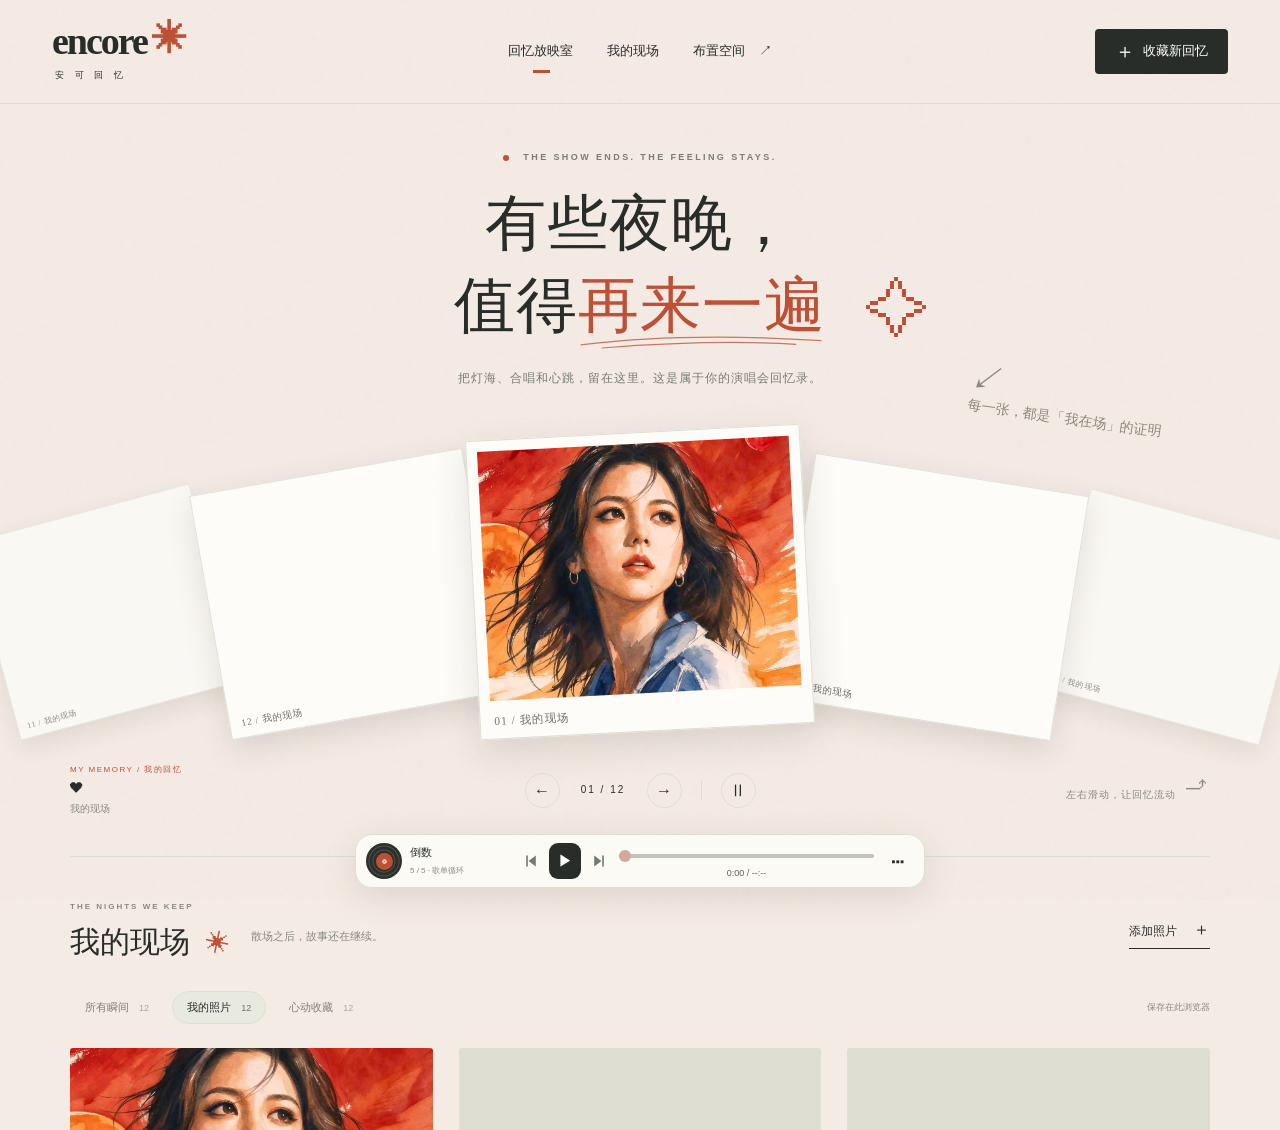
==== index.html @ 36e97ce3 "Add Encore website with compressed images and audio" ====
<!doctype html>
<html lang="zh-CN">
<head>
  <meta charset="utf-8">
  <meta name="viewport" content="width=device-width, initial-scale=1">
  <meta http-equiv="refresh" content="0;url=./example/">
  <title>Encore · 安可回忆</title>
  <link rel="canonical" href="https://kkc-0925.github.io/example/">
</head>
<body>
  <p><a href="./example/">进入 Encore · 安可回忆</a></p>
</body>
</html>
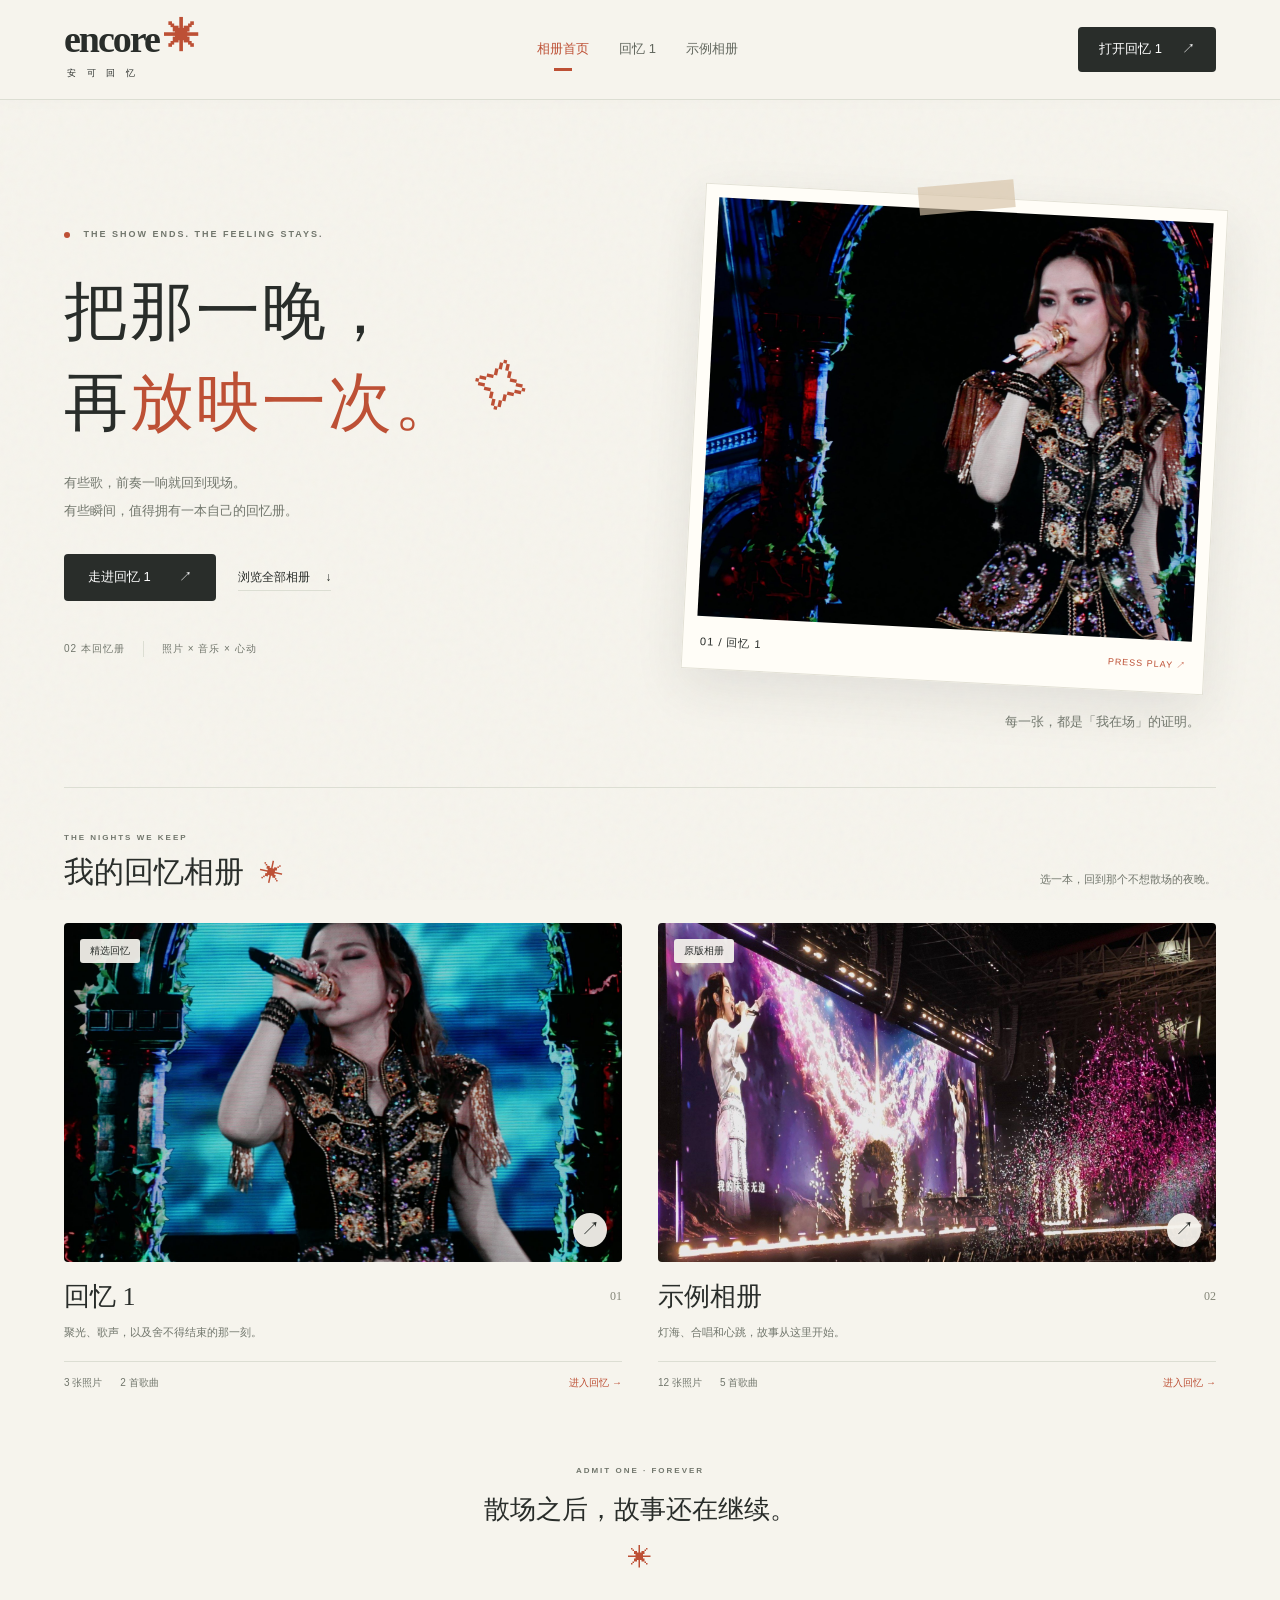
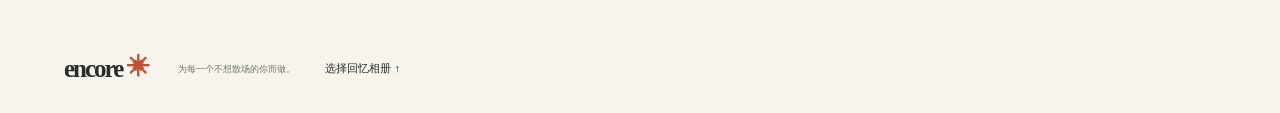
==== commit 3a3d7e34: "Add memory album 1 and improve album navigation" ====
--- a/index.html
+++ b/index.html
@@ -3,11 +3,50 @@
 <head>
   <meta charset="utf-8">
   <meta name="viewport" content="width=device-width, initial-scale=1">
-  <meta http-equiv="refresh" content="0;url=./example/">
-  <title>Encore · 安可回忆</title>
-  <link rel="canonical" href="https://kkc-0925.github.io/example/">
+  <meta name="description" content="Encore 安可回忆，把照片与音乐收藏成一本本现场回忆册。选择一场回忆，让心动再次响起。">
+  <meta name="theme-color" content="#f6f4ed">
+  <title>Encore · 安可回忆 | 我的回忆相册</title>
+  <link rel="stylesheet" href="example/style.css">
+  <link rel="stylesheet" href="home.css">
 </head>
-<body>
-  <p><a href="./example/">进入 Encore · 安可回忆</a></p>
+<body class="home-page">
+  <a class="skip-link" href="#albums">跳到回忆相册</a>
+  <header class="header site-header">
+    <a href="./" class="brand" aria-label="Encore 相册首页">encore<span class="brand-star">✳</span><small>安 可 回 忆</small></a>
+    <nav aria-label="主导航"><a href="./" aria-current="page">相册首页</a><a href="1/">回忆 1</a><a href="example/">示例相册</a></nav>
+    <a class="button dark header-action" href="1/">打开回忆 1 <span aria-hidden="true">↗</span></a>
+  </header>
+  <main class="home-main">
+    <section class="home-hero" aria-labelledby="homeTitle">
+      <div class="home-intro">
+        <span class="eyebrow"><span class="live-dot"></span> THE SHOW ENDS. THE FEELING STAYS.</span>
+        <h1 id="homeTitle">把那一晚，<br>再<span class="home-accent">放映一次。</span><span class="home-spark" aria-hidden="true">✧</span></h1>
+        <p>有些歌，前奏一响就回到现场。<br>有些瞬间，值得拥有一本自己的回忆册。</p>
+        <a class="button dark" href="1/">走进回忆 1 <span aria-hidden="true">↗</span></a><a class="home-secondary" href="#albums">浏览全部相册 <span aria-hidden="true">↓</span></a>
+        <div class="home-meta"><span>02 本回忆册</span><span>照片 × 音乐 × 心动</span></div>
+      </div>
+      <a class="featured-memory" href="1/" aria-label="打开回忆 1，3 张照片与 2 首歌曲">
+        <div class="memory-tape" aria-hidden="true"></div>
+        <img src="1/media/photos/P1230098.jpg" width="1920" height="1442" alt="聚光灯下，歌手手持麦克风演唱的现场瞬间" fetchpriority="high">
+        <div class="featured-caption"><span>01 / 回忆 1</span><span>PRESS PLAY <span aria-hidden="true">↗</span></span></div>
+        <span class="memory-note">每一张，都是「我在场」的证明。</span>
+      </a>
+    </section>
+    <section class="album-section" id="albums" aria-labelledby="albumsTitle">
+      <div class="album-heading"><div><span class="eyebrow">THE NIGHTS WE KEEP</span><h2 id="albumsTitle">我的回忆相册<span class="small-star" aria-hidden="true">✳</span></h2></div><p>选一本，回到那个不想散场的夜晚。</p></div>
+      <div class="album-grid">
+        <a class="album-card" href="1/">
+          <div class="album-cover"><img src="1/media/photos/P1230107.jpg" width="1920" height="1442" alt="蓝绿色舞台背景前的演唱瞬间" loading="lazy"><span class="album-badge">精选回忆</span><span class="album-open" aria-hidden="true">↗</span></div>
+          <div class="album-title"><h3>回忆 1</h3><span>01</span></div><p>聚光、歌声，以及舍不得结束的那一刻。</p><div class="album-details"><span>3 张照片</span><span>2 首歌曲</span><span>进入回忆 →</span></div>
+        </a>
+        <a class="album-card" href="example/">
+          <div class="album-cover"><img src="example/media/photos/photo-11.jpg" width="1920" height="1440" alt="示例相册中留存的演唱会现场照片" loading="lazy"><span class="album-badge">原版相册</span><span class="album-open" aria-hidden="true">↗</span></div>
+          <div class="album-title"><h3>示例相册</h3><span>02</span></div><p>灯海、合唱和心跳，故事从这里开始。</p><div class="album-details"><span>12 张照片</span><span>5 首歌曲</span><span>进入回忆 →</span></div>
+        </a>
+      </div>
+    </section>
+    <div class="home-outro"><span class="eyebrow">ADMIT ONE · FOREVER</span><p>散场之后，故事还在继续。</p><span aria-hidden="true">✳</span></div>
+  </main>
+  <footer class="footer"><a class="brand" href="./">encore<span class="brand-star" aria-hidden="true">✳</span></a><span>为每一个不想散场的你而做。</span><a class="text-button" href="#albums">选择回忆相册 ↑</a></footer>
 </body>
 </html>
--- a/example/style.css
+++ b/example/style.css
@@ -0,0 +1,144 @@
+:root{--paper:#f6f4ed;--ink:#292d2a;--muted:#888a80;--accent:#bd5035;--line:#dcded3;--serif:'ZCOOL XiaoWei','Songti SC',SimSun,serif;--dim:.2}*{box-sizing:border-box}html{scroll-behavior:smooth;scroll-padding-top:32px}body{margin:0;background:var(--paper);color:var(--ink);font-family:'DM Sans','Microsoft YaHei',sans-serif;font-size:14px;line-height:1.6;padding-bottom:112px}button,a,input,select,textarea{-webkit-tap-highlight-color:transparent}button,input,select,textarea{font:inherit}button,a{color:inherit}button{cursor:pointer}button{border:0;background:none}a{text-decoration:none}button:focus-visible,a:focus-visible,input:focus-visible,textarea:focus-visible,select:focus-visible{outline:2px solid var(--accent);outline-offset:5px}button{transition:background .2s,transform .2s,color .2s}button:hover{color:var(--accent)}button:disabled{opacity:.5;cursor:wait}#wallpaper{position:fixed;inset:0;z-index:-2;background-position:center;background-size:cover;opacity:var(--dim);pointer-events:none}body:before{content:'';position:fixed;inset:0;z-index:-1;pointer-events:none;opacity:.2;background-image:url("data:image/svg+xml,%3Csvg viewBox='0 0 180 180' xmlns='http://www.w3.org/2000/svg'%3E%3Cfilter id='n'%3E%3CfeTurbulence type='fractalNoise' baseFrequency='.75' numOctaves='3' stitchTiles='stitch'/%3E%3C/filter%3E%3Crect width='100%25' height='100%25' opacity='.17' filter='url(%23n)'/%3E%3C/svg%3E")} .header{height:104px;border-bottom:1px solid var(--line);max-width:1376px;margin:0 auto;display:flex;align-items:center;justify-content:space-between;padding:0 52px}.brand{font-family:Georgia,serif;font-size:38px;letter-spacing:-2px;line-height:1;font-weight:700;position:relative}.brand-star{color:var(--accent);display:inline-block;margin-left:5px;font-size:35px;vertical-align:top}.brand small{display:block;font:9px 'DM Sans','Microsoft YaHei',sans-serif;letter-spacing:4px;margin-top:9px;padding-left:3px}.header nav{display:flex;gap:34px;align-items:center;font-size:13px}.header nav a,.header nav button{padding:12px 0;position:relative}.header nav .active:after{content:'';position:absolute;width:17px;height:3px;background:var(--accent);bottom:1px;left:calc(50% - 8px)}.header nav button span{margin-left:10px}.button{border-radius:4px;padding:12px 21px;font-size:13px;display:inline-flex;justify-content:center;align-items:center;gap:8px}.button.dark{background:var(--ink);color:#fff}.button.dark:hover{background:var(--accent)}.button.outline{border:1px solid var(--line)}.header-add{padding:12px 20px}.header-add>span{font-size:20px;line-height:1}main{max-width:1376px;margin:auto}.hero{padding-top:47px;position:relative;text-align:center;overflow:hidden}.eyebrow{font-size:10px;letter-spacing:2px;line-height:1.5;font-weight:600}.live-dot{display:inline-block;height:6px;width:6px;border-radius:50%;background:var(--accent);margin-right:9px;vertical-align:middle}.hero .eyebrow{color:#7b7d72;font-size:9px;letter-spacing:2.4px}h1{font-family:var(--serif);font-weight:400;font-size:61px;letter-spacing:1px;line-height:1.35;margin:18px 0 18px}.headline-accent{position:relative;color:var(--accent)}.headline-accent svg{position:absolute;bottom:-10px;width:100%;left:0;fill:none;stroke:var(--accent);stroke-width:2;opacity:.75}.hero-star{font-family:Georgia,serif;position:absolute;color:var(--accent);font-size:64px;transform:translate(40px,4px)}.hero-copy{font-size:12px;color:#777b71;letter-spacing:1px;margin:22px 0}.mobile-only{display:none}.hero-note{position:absolute;right:9%;top:269px;color:#8a897b;font-family:var(--serif);font-size:14px;transform:rotate(8deg);z-index:5}.hero-note span{font:35px Georgia;display:block;text-align:left;line-height:1}.carousel{height:340px;position:relative;touch-action:pan-y;outline-offset:-4px}.carousel-stage{position:absolute;inset:0;perspective:1000px}.slide{position:absolute;left:50%;top:28px;width:322px;height:288px;padding:10px 10px 36px;background:#fdfcf8;box-shadow:0 12px 35px #35312523;border:1px solid #dfdfd3;transition:transform .7s cubic-bezier(.22,.68,.22,1),opacity .6s;transform-origin:center;cursor:pointer;text-align:left;overflow:hidden}.slide img{width:100%;height:100%;object-fit:cover;pointer-events:none}.slide span{position:absolute;bottom:9px;left:13px;font:11px var(--serif);color:#6f7067;letter-spacing:1px}.slide[data-offset="0"]{z-index:5;transform:translateX(-50%) rotate(-3deg) scale(1.04)}.slide[data-offset="-1"]{z-index:4;transform:translateX(calc(-50% - 293px)) translateY(12px) rotate(-10deg) scale(.86)}.slide[data-offset="1"]{z-index:4;transform:translateX(calc(-50% + 293px)) translateY(15px) rotate(9deg) scale(.86)}.slide[data-offset="-2"]{z-index:3;transform:translateX(calc(-50% - 535px)) translateY(30px) rotate(-15deg) scale(.71);opacity:.75}.slide[data-offset="2"]{z-index:3;transform:translateX(calc(-50% + 535px)) translateY(35px) rotate(15deg) scale(.71);opacity:.75}.slide[data-offset="hidden"]{transform:translateX(-50%) scale(.6);opacity:0;z-index:0;pointer-events:none}.carousel-bottom{display:grid;grid-template-columns:1fr auto 1fr;align-items:center;margin:9px 70px 35px;text-align:left;min-height:62px}.slide-caption{display:flex;flex-direction:column;gap:2px}.tiny-label{font-size:8px;color:var(--accent);letter-spacing:1.5px}.slide-caption strong{font-size:13px;font-weight:500}.slide-caption>span:last-child{font-size:10px;color:var(--muted)}.carousel-controls{display:flex;align-items:center;gap:17px}.circle{width:35px;height:35px;border:1px solid var(--line);border-radius:50%;font-size:16px;display:inline-flex;justify-content:center;align-items:center}.circle:hover{border-color:var(--accent);background:#bd50350a}#slideCount{font-size:10px;letter-spacing:2px;min-width:53px;text-align:center;font-variant-numeric:tabular-nums}.control-divider{height:21px;width:1px;background:var(--line);margin:0 2px}.carousel-hint{justify-self:end;font-size:10px;color:var(--muted);letter-spacing:1px}.carousel-hint span{font-size:23px;margin-left:6px}.collection{border-top:1px solid var(--line);padding:36px 0 0;margin:0 70px}.section-heading{display:flex;align-items:center;gap:22px}.section-heading .eyebrow{font-size:8px;color:var(--muted)}h2{font-family:var(--serif);font-weight:400;font-size:30px;margin:6px 0;line-height:1.3}.small-star{font-family:Georgia;font-size:24px;color:var(--accent);margin-left:15px;display:inline-block;transform:rotate(12deg)}.section-heading p{font-size:11px;color:var(--muted);padding-top:13px}.text-button{font-size:11px;padding:5px 0}.section-heading>.text-button{margin-left:auto;border-bottom:1px solid var(--ink);font-size:12px}.section-heading>.text-button span{margin-left:13px;font-size:17px}.collection-toolbar{display:flex;align-items:center;justify-content:space-between;margin:24px 0}.tabs{display:flex;gap:8px}.tabs button{border:1px solid transparent;padding:7px 14px;border-radius:30px;font-size:11px;color:#7c8076}.tabs .selected{background:#e8e9df;border-color:#dce0d2;color:var(--ink)}.tabs button span{font-size:9px;margin-left:7px;opacity:.65}.view-note{font-size:9px;color:var(--muted)}.view-note .live-dot{background:#7c8867;height:4px;width:4px}.photo-grid{display:grid;grid-template-columns:repeat(3,1fr);gap:26px}.photo-card{min-width:0}.photo-image{position:relative;aspect-ratio:1.45;overflow:hidden;border-radius:3px;background:#deded3;cursor:pointer}.photo-image>img{height:100%;width:100%;object-fit:cover;display:block;transition:transform .5s}.photo-image:hover>img{transform:scale(1.04)}.image-label{position:absolute;left:12px;top:12px;background:#f7f5eddf;font-size:8px;letter-spacing:1px;padding:3px 8px;border-radius:2px}.favorite{position:absolute;right:10px;bottom:10px;border-radius:50%;background:#f7f5edf2;width:28px;height:28px;font-size:17px;color:#555b50}.favorite.is-favorite{color:var(--accent)}.photo-info{padding:12px 0 5px;display:flex;align-items:center;justify-content:space-between;gap:10px}.photo-info h3{font-family:var(--serif);font-weight:400;font-size:18px;margin:0}.photo-info small{font-size:9px;white-space:nowrap;color:var(--muted)}.photo-description{margin:0;color:var(--muted);font-size:10px;letter-spacing:.4px}.collection-footer{border-bottom:1px solid var(--line);padding:24px 0;display:flex;gap:20px;align-items:center}.collection-footer>span{font-size:9px;color:var(--muted);margin-right:auto}.collection-footer button{font-size:10px;color:#6f7468}.closing{margin:50px 70px;display:flex;justify-content:space-between;align-items:center}.ticket{display:flex;background:#ebece2;max-width:720px;width:72%;border:1px solid #dcdfd2;transform:rotate(-1deg);position:relative}.ticket-main{padding:27px 32px;flex:1}.ticket .eyebrow{font-size:8px;letter-spacing:2px;color:#7e8671}.ticket h3{font:24px var(--serif);margin:14px 0 10px}.ticket p{font-size:10px;color:#858b7d;margin:0}.ticket-stub{border-left:1px dashed #b8bfaa;width:148px;display:flex;flex-direction:column;align-items:center;justify-content:center;position:relative}.ticket-stub:before,.ticket-stub:after{content:'';position:absolute;width:20px;height:20px;border:1px solid #dce0d2;border-radius:50%;background:var(--paper);left:-11px;top:-11px}.ticket-stub:after{top:auto;bottom:-11px}.ticket-stub>span{font-size:11px;letter-spacing:3px}.ticket-stub small{font-size:6px;letter-spacing:1.5px}.barcode{width:82px;height:36px;margin:10px 0;background:repeating-linear-gradient(90deg,#606754 0px,#606754 1px,transparent 1px,transparent 4px,#606754 4px,#606754 6px,transparent 6px,transparent 8px,#606754 8px,#606754 9px,transparent 9px,transparent 11px)}.closing-doodle{font:19px Georgia,serif;line-height:1.4;transform:rotate(-8deg);position:relative;padding-right:24px;color:#848777}.closing-doodle span{position:absolute;top:32px;right:-8px;font-size:39px;font-weight:normal;color:var(--accent)}.footer{max-width:1236px;margin:0 auto;padding:0 0 18px;display:flex;align-items:center;gap:30px}.footer .brand{font-size:25px}.footer .brand-star{font-size:23px}.footer>span{font-size:9px;color:var(--muted)}.footer>button{margin-left:auto;color:var(--muted);font-size:10px}.music-player{position:fixed;bottom:21px;left:50%;transform:translateX(-50%);z-index:20;background:#fbfaf6f5;backdrop-filter:blur(16px);border:1px solid #dddfd4;box-shadow:0 8px 34px #373b2920;border-radius:55px;padding:10px 19px 10px 11px;display:flex;align-items:center;gap:16px;width:600px;max-width:calc(100% - 28px)}.record{width:45px;height:45px;flex-shrink:0;border-radius:50%;background:repeating-radial-gradient(#2c302b 0,#2c302b 2px,#4d5148 3px,#2c302b 4px);display:grid;place-items:center}.record span{width:17px;height:17px;background:var(--accent);border-radius:50%;border:6px solid var(--accent);box-shadow:inset 0 0 0 2px #eacbbd}.playing .record{animation:record-spin 7s linear infinite}@keyframes record-spin{to{transform:rotate(360deg)}}.track-info{display:flex;flex-direction:column;text-align:left;gap:3px;min-width:0;flex:1;padding:0}.track-info strong{font-size:11px;font-weight:500;white-space:nowrap;overflow:hidden;text-overflow:ellipsis;max-width:190px}.track-info span{font-size:9px;color:var(--muted)}.music-play{background:var(--ink);color:#fff;border-radius:50%;width:31px;height:31px;font-size:10px;flex-shrink:0}.music-play:hover{background:var(--accent);color:white}.waveform{display:flex;height:20px;align-items:center;gap:3px}.waveform i{height:5px;width:2px;background:#8a927c}.waveform i:nth-child(2),.waveform i:nth-child(4){height:12px}.waveform i:nth-child(3){height:20px}.playing .waveform i{animation:wave 1s alternate infinite}.playing .waveform i:nth-child(2n){animation-delay:.4s}@keyframes wave{to{height:4px}}#musicTime{font-size:9px;color:var(--muted);font-variant-numeric:tabular-nums}input[type=range]{accent-color:var(--accent);cursor:pointer}#musicVolume{width:60px;height:2px}.music-more{font-size:20px;padding:0}.empty-state{padding:50px 20px;text-align:center;border:1px dashed var(--line);border-radius:5px}.empty-state>span{font-size:30px;color:var(--accent)}.empty-state h3{font:23px var(--serif)}.empty-state p{font-size:12px;color:var(--muted)}dialog{border:1px solid var(--line);border-radius:9px;padding:28px;background:var(--paper);color:var(--ink);max-width:calc(100vw - 32px);width:510px;max-height:85vh;box-shadow:0 30px 90px #0003}dialog::backdrop{background:#20271d66;backdrop-filter:blur(5px)}.dialog-top{display:flex;justify-content:space-between;align-items:center;margin-bottom:10px}.dialog-top .eyebrow{color:var(--accent);font-size:9px}.close-button{font-size:25px;padding:0 4px}dialog h2{font-size:29px;margin:2px 0 10px}dialog p{font-size:12px;color:#747c6a}.field{display:flex;flex-direction:column;gap:6px;margin:18px 0;font-size:11px}.field input:not([type=range]):not([type=color]),.field textarea,.field select{background:#fff8;width:100%;border:1px solid var(--line);border-radius:4px;padding:11px;color:var(--ink);min-width:0}.field input[type=color]{width:100%;height:38px;padding:3px;border:1px solid var(--line);background:none}.field textarea{resize:vertical;min-height:80px}.field-row{display:grid;grid-template-columns:1fr 1fr;gap:15px}.field-row .field{margin:0}.dropzone{border:1px dashed #afb69f;border-radius:5px;background:#e9ecdf66;text-align:center;padding:25px 15px;display:block;cursor:pointer;margin:22px 0 14px}.dropzone b{font-size:26px;color:var(--accent);font-weight:400}.dropzone strong{display:block;font-size:12px;margin:5px}.dropzone small{display:block;font-size:10px;color:var(--muted)}.dropzone.drag-over{background:#dce4ce}.file-hidden{position:absolute;width:1px;height:1px;opacity:0;overflow:hidden}.dialog-actions{margin-top:22px;display:flex;gap:10px;justify-content:flex-end}.theme-options{display:flex;gap:12px;margin:23px 0}.theme-button{border:1px solid #d5d8cb;border-radius:4px;padding:13px 9px;flex:1;font-size:11px;background:var(--swatch);color:#363d2e}.theme-button.checked{outline:2px solid var(--accent);outline-offset:3px}.subtle-note{font-size:10px!important;line-height:1.8;background:#e8ebdf80;padding:12px;border-radius:4px}.music-tabs{display:flex;border-bottom:1px solid var(--line);gap:22px;margin:20px 0}.music-tabs button{padding:8px 0;font-size:12px}.music-tabs .selected{border-bottom:2px solid var(--accent)}.help-list{padding-left:20px;font-size:12px;line-height:2;color:#6c7564}.help-list li{margin:10px 0}.toast{position:fixed;bottom:112px;left:50%;transform:translate(-50%,15px);opacity:0;z-index:100;background:var(--ink);color:#fff;border-radius:5px;padding:12px 20px;max-width:calc(100% - 35px);font-size:12px;pointer-events:none;transition:.3s;text-align:center}.toast.show{opacity:1;transform:translate(-50%,0)}#lightbox{width:1100px;background:#f6f4ed;max-height:94vh;padding:38px 70px 24px;overflow:auto}.lightbox-inner{max-width:900px;margin:auto}.lightbox-inner>img{display:block;width:100%;height:min(60vh,650px);object-fit:contain;background:#252923;border-radius:3px}.lightbox-caption{display:flex;justify-content:space-between;align-items:center;gap:15px;margin-top:18px}.lightbox-caption h2{font-size:24px}.lightbox-caption p{margin:6px 0;font-size:11px;white-space:pre-wrap}.lightbox-close{position:absolute;top:7px;right:15px;font-size:29px}.lightbox-nav{position:absolute;left:12px;top:40%;font-size:25px}.lightbox-nav:last-child{left:auto;right:12px}.lightbox-actions{display:flex;gap:25px;border-top:1px solid var(--line);padding-top:10px;margin-top:14px}.lightbox-actions button:last-child{color:#a35a49}[hidden]{display:none!important}@media(min-width:1500px){.hero{padding-top:65px}.carousel{height:370px}.slide{width:350px;height:310px}.carousel-bottom{margin-bottom:45px}}@media(max-width:900px){.header{padding:0 28px;height:90px}.header nav{gap:20px;font-size:11px}.header-add{padding:10px 14px;font-size:11px}h1{font-size:51px}.hero-note{right:4%;font-size:12px;top:260px}.collection{margin:0 32px}.carousel-bottom{margin-left:32px;margin-right:32px}.carousel-hint{display:none}.carousel-bottom{grid-template-columns:1fr auto}.closing{margin:40px 32px}.ticket{width:78%}.ticket-main{padding:24px}.ticket h3{font-size:21px}.ticket-stub{width:115px}.closing-doodle{font-size:14px}.photo-grid{gap:20px}.photo-info{display:block}.photo-info small{display:block;margin-top:4px}.footer{margin:0 32px}.hero-star{font-size:50px;transform:translate(18px,5px)}}@media(max-width:600px){.header{height:80px;padding:0 20px}.brand{font-size:30px}.brand-star{font-size:28px}.brand small{font-size:7px;letter-spacing:3px}.header nav{gap:16px}.header nav a{display:none}.header nav button{font-size:11px}.header-add{padding:10px 11px;font-size:10px}.header-add>span{font-size:16px}.hero{padding-top:37px}.hero .eyebrow{font-size:7px;letter-spacing:1.5px}h1{font-size:42px;margin-top:20px;line-height:1.4}.hero-star{font-size:35px;transform:translate(7px,7px)}.hero-copy{font-size:10px;line-height:1.9;margin-top:19px}.mobile-only{display:block}.hero-note{display:none}.carousel{height:305px;margin-top:4px}.slide{width:255px;height:252px;top:20px;padding:8px 8px 30px}.slide[data-offset="-1"]{transform:translateX(calc(-50% - 230px)) translateY(10px) rotate(-10deg) scale(.8)}.slide[data-offset="1"]{transform:translateX(calc(-50% + 230px)) translateY(10px) rotate(10deg) scale(.8)}.carousel-bottom{margin:0 22px 27px;gap:10px}.slide-caption strong{font-size:11px}.slide-caption>span:last-child{font-size:8px}.tiny-label{font-size:6px}.carousel-controls{gap:9px}.carousel-controls .circle{width:29px;height:29px;font-size:14px}.control-divider{margin:0;height:16px}#slideCount{min-width:42px;font-size:8px;letter-spacing:1px}.collection{padding-top:25px;margin:0 22px}.section-heading{gap:0}.section-heading p{display:none}h2{font-size:27px}.section-heading .eyebrow{font-size:7px}.collection-toolbar{margin:18px 0}.tabs{gap:0}.tabs button{padding:6px 10px;font-size:9px}.tabs button span{margin-left:4px;font-size:8px}.view-note{display:none}.photo-grid{grid-template-columns:repeat(2,1fr);gap:20px 14px}.photo-image{aspect-ratio:1.1}.photo-info h3{font-size:16px}.photo-info small{font-size:8px}.photo-description{font-size:9px}.image-label{font-size:6px;left:8px;top:8px;padding:2px 5px}.favorite{width:25px;height:25px;font-size:15px}.collection-footer{flex-wrap:wrap;gap:8px 20px;padding:20px 0}.collection-footer>span{width:100%;font-size:8px}.closing{margin:30px 22px}.ticket{width:100%}.ticket-main{padding:22px 17px}.ticket h3{font-size:19px;line-height:1.6;margin:10px 0}.ticket p{font-size:8px}.ticket .eyebrow{font-size:6px;letter-spacing:1px}.ticket-stub{width:85px}.ticket-stub>span{font-size:9px;letter-spacing:2px}.barcode{width:55px;height:28px}.ticket-stub small{font-size:4px;letter-spacing:1px}.closing-doodle{display:none}.footer{margin:0 22px;gap:14px}.footer>span{font-size:8px}.footer>button{font-size:9px}.music-player{gap:12px;padding:8px 15px 8px 8px;bottom:14px}.record{width:39px;height:39px}.track-info strong{max-width:150px;font-size:10px}.track-info span{font-size:8px}.music-play{width:29px;height:29px}#musicVolume,#musicTime{display:none}.waveform{margin:0 2px;gap:2px}.waveform i{width:2px}.music-more{font-size:20px}dialog{padding:23px;width:440px}.field-row{gap:10px}#lightbox{padding:36px 34px 20px}.lightbox-inner>img{height:50vh}.lightbox-nav{left:5px;font-size:20px}.lightbox-nav:last-child{right:5px}.lightbox-caption h2{font-size:20px}}
+@media(prefers-reduced-motion:reduce){*{scroll-behavior:auto!important;animation:none!important;transition:none!important}}
+
+/* Keep browser audio controls available for local files on mobile. */
+body{padding-bottom:215px}
+.music-player{flex-wrap:wrap;border-radius:20px;max-width:calc(100vw - 24px);width:470px;gap:10px}
+.music-player .track-info{flex:1;min-width:0}
+.native-audio-slot{flex:0 0 100%;min-width:0;padding:0 5px 3px}
+.native-audio-slot audio{display:block;width:100%;height:36px}
+#playbackStatus{font-size:10px;line-height:1.5;margin:7px 3px 0;color:var(--muted);overflow-wrap:anywhere}
+.toast{bottom:205px}
+@media(max-width:600px){.music-player{gap:8px}.music-player .track-info strong{max-width:100%;overflow:hidden;text-overflow:ellipsis;white-space:nowrap}.music-player .waveform{display:none}.native-audio-slot{padding:0 3px 3px}}
+
+/* Local soundtrack collection */
+body{padding-bottom:255px}.toast{bottom:245px}
+.playlist-transport{display:flex;align-items:center;justify-content:space-between;gap:4px;flex:0 0 100%;padding:6px 3px 1px;border-top:1px solid var(--line)}
+.playlist-transport button{font-size:11px;padding:5px 6px;min-height:32px;border-radius:5px}
+.playlist-transport button:hover{background:#dcded355}
+button:disabled{opacity:.4;cursor:default}
+.playlist-options{display:flex;align-items:center;gap:12px;margin:16px 0;font-size:11px}
+.playlist-options select{flex:1;min-width:0;border:1px solid var(--line);border-radius:5px;background:var(--paper);color:var(--ink);padding:9px}
+.playlist-rows{border-top:1px solid var(--line);border-bottom:1px solid var(--line);max-height:300px;overflow:auto}
+.playlist-row{display:flex;align-items:center;gap:5px;border-bottom:1px solid var(--line);padding:4px 0}.playlist-row:last-child{border-bottom:0}
+.playlist-row.is-current{background:#bd50350b}
+.playlist-song{display:flex;align-items:center;text-align:left;gap:12px;flex:1;min-width:0;padding:10px 8px;font-size:12px}
+.playlist-number{font-size:10px;color:var(--muted);width:22px;flex-shrink:0}
+.playlist-title{flex:1;min-width:0;overflow-wrap:anywhere;line-height:1.5}
+.playlist-title small{display:block;color:var(--accent);font-size:9px;margin-top:2px}
+.playlist-remove{padding:10px 8px;color:#a35a49;font-size:11px;flex-shrink:0}
+.playlist-empty{padding:18px 8px;text-align:center}
+@media(max-width:600px){.playlist-transport button{font-size:10px;padding:4px}.playlist-song{gap:7px}.playlist-options{gap:8px}.dialog-actions:has(#panelPlay){gap:6px}.dialog-actions:has(#panelPlay) .button{padding:10px 12px;font-size:11px}}
+
+/* One compact row; extra controls open only when requested. */
+body{padding-bottom:calc(104px + env(safe-area-inset-bottom,0px))}
+.toast{bottom:calc(102px + env(safe-area-inset-bottom,0px))}
+.music-player.is-expanded~.toast{bottom:calc(240px + env(safe-area-inset-bottom,0px))}
+.music-player{display:grid;grid-template-columns:36px minmax(64px,110px) minmax(108px,1fr) 32px;gap:8px;width:570px;max-width:calc(100vw - 24px);padding:8px 10px;border-radius:17px;bottom:calc(12px + env(safe-area-inset-bottom,0px));align-items:center}
+.music-player .record{grid-column:1;grid-row:1;width:36px;height:36px;min-width:0}
+.music-player .track-info{grid-column:2;grid-row:1;width:auto;min-width:0;margin:0;padding:0;text-align:left;overflow:hidden}
+.music-player .track-info strong{display:block;max-width:100%;overflow:hidden;text-overflow:ellipsis;white-space:nowrap;font-size:11px}
+.music-player .track-info span{display:block;overflow:hidden;text-overflow:ellipsis;white-space:nowrap;font-size:8px}
+.music-player>.waveform,.music-player>#musicTime,.music-player>#musicVolume{display:none}
+.compact-playback{grid-column:3;grid-row:1;display:flex;align-items:center;gap:7px;min-width:0}
+.music-player .music-play{width:32px;height:36px;flex:0 0 32px;border-radius:9px;font-size:15px;padding:0}
+.compact-progress{flex:1;min-width:0;display:flex;flex-direction:column;justify-content:center}
+#musicSeek{width:100%;min-width:0;height:25px;margin:0;display:block;appearance:none;-webkit-appearance:none;background:transparent;cursor:pointer;touch-action:pan-y;--seek-progress:0%}
+#musicSeek::-webkit-slider-runnable-track{height:3px;border-radius:3px;background:linear-gradient(to right,var(--accent) var(--seek-progress),#c9cbbf var(--seek-progress))}
+#musicSeek::-webkit-slider-thumb{appearance:none;-webkit-appearance:none;width:12px;height:12px;border-radius:50%;background:var(--accent);margin-top:-4.5px}
+#musicSeek::-moz-range-track{height:3px;border-radius:3px;background:#c9cbbf}
+#musicSeek::-moz-range-progress{height:3px;background:var(--accent)}
+#musicSeek::-moz-range-thumb{border:0;width:12px;height:12px;border-radius:50%;background:var(--accent)}
+#musicSeek:disabled{opacity:.45;cursor:default}
+.compact-music-time{font-size:9px;line-height:1.1;white-space:nowrap;color:var(--muted);font-variant-numeric:tabular-nums;text-align:center;pointer-events:none}
+.music-player .music-more{grid-column:4;grid-row:1;width:32px;height:36px;font-size:23px;padding:0;align-self:center;border-radius:8px}
+.music-more[aria-expanded=true]{background:#dcded366}
+.music-player>.playlist-transport{grid-column:1/-1;grid-row:2;display:none}
+.music-player>.native-audio-slot{grid-column:1/-1;grid-row:3;display:none}
+.music-player.is-expanded>.playlist-transport{display:flex}
+.music-player.is-expanded>.native-audio-slot{display:block}
+@media(max-width:600px){.music-player{grid-template-columns:32px minmax(60px,86px) minmax(96px,1fr) 28px;gap:6px;padding:7px 8px}.music-player .record{width:32px;height:32px}.music-player .music-more{width:28px}.music-player .track-info strong{font-size:10px}.music-player .track-info span{font-size:7.5px}.compact-playback{gap:5px}.music-player .music-play{width:28px;flex-basis:28px;height:34px;font-size:13px}.compact-music-time{font-size:8px}}
+@media(max-width:350px){.music-player{grid-template-columns:28px minmax(48px,64px) minmax(86px,1fr) 26px;gap:5px;max-width:calc(100vw - 16px)}.music-player .record{width:28px;height:28px}.music-player .music-more{width:26px}.music-player .track-info span{font-size:7px}}
+
+/* Always-visible song navigation with an explicit, high-contrast seek track. */
+.music-player{grid-template-columns:36px minmax(60px,100px) minmax(200px,1fr) 32px}
+.compact-playback{gap:5px}
+.compact-step{display:flex;align-items:center;justify-content:center;width:26px;height:36px;flex:0 0 26px;color:#303932;background:transparent;border-radius:7px;padding:0}
+.compact-step svg{display:block;width:16px;height:16px;fill:currentColor}
+.compact-step:hover{background:#e4e5dc}
+.compact-step:disabled{color:#72796e;opacity:.4}
+.music-player .music-play{background:#303932;background:var(--ink,#303932);color:#fff}
+.music-player .music-play:hover{background:#994431;background:var(--accent,#994431)}
+.compact-progress{margin-left:2px}
+#musicSeek{background:transparent;--seek-progress:0%;accent-color:#a34530}
+#musicSeek::-webkit-slider-runnable-track{height:4px;border-radius:3px;background:linear-gradient(to right,#a34530 var(--seek-progress),#747c70 var(--seek-progress))}
+#musicSeek::-webkit-slider-thumb{background:#a34530;width:12px;height:12px;margin-top:-4px}
+#musicSeek::-moz-range-track{height:4px;background:#747c70}
+#musicSeek::-moz-range-progress{height:4px;background:#a34530}
+#musicSeek::-moz-range-thumb{background:#a34530}
+.compact-music-time{color:#5b6258}
+@media(max-width:600px){.music-player{grid-template-columns:32px minmax(48px,72px) minmax(165px,1fr) 28px;gap:5px}.compact-playback{gap:3px}.compact-step{width:23px;flex-basis:23px;height:34px}.compact-step svg{width:14px;height:14px}.music-player .music-play{width:28px;flex-basis:28px}.compact-progress{margin-left:1px}}
+@media(max-width:350px){.music-player{grid-template-columns:28px minmax(42px,52px) minmax(148px,1fr) 26px;gap:4px}.compact-step{width:20px;flex-basis:20px}.compact-playback{gap:2px}.music-player .music-play{width:26px;flex-basis:26px}.compact-music-time{font-size:7.5px}}
+
+/* Edit photo captions without leaving the collection. */
+.inline-photo-text{cursor:text;touch-action:manipulation;border-radius:3px;min-height:1.4em;outline-offset:3px;overflow-wrap:anywhere}
+
+.photo-info .inline-photo-text{min-width:0}
+.photo-info small.inline-photo-text{white-space:normal;max-width:45%;text-align:right}
+.inline-photo-text.is-inline-editing{outline:none;cursor:default;min-width:0}
+.photo-info:has(.is-inline-editing){align-items:flex-start}
+.photo-info h3.is-inline-editing{flex:1}
+.photo-info small.is-inline-editing{flex:1;max-width:55%;text-align:left}
+.inline-edit-box{display:flex;flex-direction:column;gap:6px;width:100%;min-width:0;font-family:'Microsoft YaHei',sans-serif;letter-spacing:0;font-size:12px;font-weight:400}
+.inline-edit-input{width:100%;min-width:0;max-width:100%;border:1px solid #af785d;border-radius:5px;padding:7px 8px;color:#292d2a;background:#fffef9;font-size:16px;line-height:1.5;box-shadow:0 0 0 2px #bd503512}
+textarea.inline-edit-input{resize:vertical;min-height:66px}
+.inline-edit-actions{display:flex;gap:6px;justify-content:flex-end}
+.inline-edit-actions button{font-size:11px;padding:5px 9px;min-height:30px;border:1px solid #d0cbbd;background:#fffdf6;border-radius:4px;color:#494e43;white-space:nowrap}
+.inline-edit-actions button:first-child{color:#fff;background:#303932;border-color:#303932}
+.photo-description.inline-photo-text{white-space:pre-wrap}
+@media(max-width:900px){.photo-info small.inline-photo-text{max-width:100%;text-align:left}.photo-info small.is-inline-editing{max-width:100%;margin-top:10px}}
+
+/* A paper-colored photo stage with touch and desktop zoom controls. */
+#lightbox{width:1120px;padding:42px 56px 24px;max-height:94vh;max-height:94dvh;background:var(--paper,#f6f4ed)}
+.lightbox-inner{max-width:1000px}
+.photo-viewport{position:relative;width:100%;height:min(62vh,680px);overflow:hidden;background:transparent;border-radius:5px;touch-action:none;user-select:none;-webkit-user-select:none;cursor:zoom-in}
+.photo-viewport #lightboxImage{position:absolute;left:50%;top:50%;display:block;width:auto;height:auto;max-width:none;max-height:none;object-fit:initial;background:transparent;border:0;border-radius:3px;transform-origin:center center;pointer-events:none;-webkit-user-drag:none}
+.photo-viewport.is-zoomed{cursor:grab}.photo-viewport.is-panning{cursor:grabbing}
+.photo-viewport:focus-visible{outline:2px solid #af785d;outline-offset:3px}
+.photo-zoom-toolbar{display:flex;align-items:center;justify-content:center;gap:8px;flex-wrap:wrap;margin:12px 0 0;font-size:11px}
+.photo-zoom-toolbar button{min-width:36px;min-height:34px;border:1px solid var(--line,#dcded3);border-radius:6px;background:#fff8;color:var(--ink,#292d2a);padding:4px 10px;font-size:17px}
+.photo-zoom-toolbar button:hover{background:#e5e4da}
+#photoZoomReset{font-size:11px;padding:5px 12px}
+#photoZoomLevel{min-width:42px;text-align:center;font-size:11px;font-variant-numeric:tabular-nums}
+.photo-zoom-toolbar small{font-size:10px;color:var(--muted,#888a80);margin-left:8px}
+.zoom-mobile-hint{display:none}
+.inline-photo-text{cursor:default}
+.inline-photo-text:hover{outline:none}
+@media(max-width:600px){#lightbox{padding:39px 28px 20px;max-width:calc(100vw - 16px)}.photo-viewport{height:53vh;height:53dvh}.photo-zoom-toolbar{gap:6px}.photo-zoom-toolbar button{min-height:36px}.photo-zoom-toolbar .zoom-desktop-hint{display:none}.photo-zoom-toolbar .zoom-mobile-hint{display:block;width:100%;text-align:center;margin:1px 0 0;font-size:9px}}
+
+.collection-footer{flex-wrap:wrap;gap:12px 20px}
+.collection-footer #bindLocalFile{color:#8f452d;font-weight:600}
+.collection-footer .local-save-status{flex-basis:100%;width:100%;font-size:11px;line-height:1.8;color:#6c7564;overflow-wrap:anywhere}
+.local-save-status[data-state=saving],.local-save-status[data-state=pending]{color:#8f642e}
+.local-save-status[data-state=error]{color:#a54531}
+.local-save-status[data-state=saved]{color:#4f7045}
+
+/* Shared site navigation: album links stay available on small screens. */
+html{scroll-padding-top:152px}
+.skip-link{position:fixed;top:-100px;left:16px;padding:10px 18px;background:var(--ink);color:white;z-index:100}
+.skip-link:focus{top:12px}
+.header.site-header{position:sticky;top:0;z-index:30;max-width:none;height:100px;padding:0 max(40px,calc((100vw - 1152px)/2));gap:26px;background:var(--paper);box-shadow:0 3px 16px #292d2a04}
+.site-header .brand{flex-shrink:0}
+.header.site-header nav{gap:30px}
+.header.site-header nav a{display:block;white-space:nowrap;padding:15px 0;color:#62675e}
+.header.site-header nav a:hover,.header.site-header nav a[aria-current="page"]{color:var(--accent)}
+.header.site-header nav a[aria-current="page"]:after{content:'';position:absolute;width:18px;height:3px;background:var(--accent);bottom:4px;left:calc(50% - 9px)}
+.header-action{white-space:nowrap;gap:20px}
+.album-nav{display:flex;align-items:center;gap:28px;min-height:62px;margin:0 70px;border-bottom:1px solid var(--line);font-size:11px}
+.album-nav-name{margin-right:auto;color:var(--accent);font-size:10px;letter-spacing:1px}
+.album-nav a,.album-nav button{padding:14px 0;white-space:nowrap}
+.album-nav a[aria-current="location"]{color:var(--accent)}
+.album-nav button span{margin-left:6px}
+@media(max-width:900px){.header.site-header{padding:0 28px;gap:20px;height:90px}.header.site-header nav{gap:24px}.album-nav{margin:0 32px;gap:22px}}
+@media(max-width:650px){.header.site-header{height:auto;min-height:112px;padding:15px 22px 0;flex-wrap:wrap;gap:0 14px}.site-header .brand{font-size:29px}.site-header .brand-star{font-size:27px}.site-header .brand small{font-size:7px;letter-spacing:3px;margin-top:7px}.header.site-header nav{order:3;flex:0 0 100%;justify-content:space-between;gap:18px;margin-top:10px;font-size:11px}.header.site-header nav a{padding:12px 3px}.site-header .header-add,.site-header .header-action{margin-left:auto;padding:10px 12px;font-size:10px;min-height:38px}.album-nav{margin:0 22px;gap:22px;min-height:51px;justify-content:space-between;font-size:10px}.album-nav-name{display:none}.album-nav button{font-size:10px}.collection{scroll-margin-top:15px}}
+@media(max-width:360px){.header.site-header{padding-left:16px;padding-right:16px}}
--- a/home.css
+++ b/home.css
@@ -0,0 +1,45 @@
+.home-page{padding-bottom:0;--paper:#f6f4ed;--muted:#71766c}
+.home-main{max-width:1232px;padding:0 40px}
+.home-hero{display:grid;grid-template-columns:1.05fr 1fr;gap:80px;align-items:center;padding:96px 0 105px}
+.home-intro>.eyebrow{font-size:9px;letter-spacing:2px;color:#71766c}
+.home-intro h1{font-size:64px;line-height:1.42;margin:23px 0 21px;position:relative;letter-spacing:2px}
+.home-accent{color:var(--accent)}
+.home-spark{font:54px Georgia,serif;color:var(--accent);position:absolute;margin-left:14px;transform:rotate(12deg)}
+.home-intro>p{font-size:13px;line-height:2.1;color:#71766c;margin:0 0 30px}
+.home-intro>.button{padding:13px 24px;gap:28px}
+.home-secondary{font-size:12px;margin-left:22px;border-bottom:1px solid var(--line);padding-bottom:6px;white-space:nowrap}
+.home-secondary span{margin-left:12px}
+.home-meta{display:flex;gap:18px;margin-top:40px;font-size:10px;letter-spacing:1px;color:#71766c}
+.home-meta span+span{border-left:1px solid var(--line);padding-left:18px}
+.featured-memory{position:relative;display:block;background:#fffdf7;padding:13px 13px 0;transform:rotate(3deg);box-shadow:0 18px 50px #292d2a18;border:1px solid #e3e1d6;transition:transform .3s}
+.featured-memory:hover{transform:rotate(0)}
+.featured-memory>img{display:block;aspect-ratio:1.18;width:100%;height:auto;object-fit:cover}
+.memory-tape{position:absolute;z-index:1;background:#d7c3a7a8;top:-14px;left:calc(50% - 48px);width:96px;height:28px;transform:rotate(-8deg)}
+.featured-caption{display:flex;justify-content:space-between;padding:17px 4px;font-size:11px;letter-spacing:1px}
+.featured-caption>span:last-child{font-size:9px;color:var(--accent)}
+.memory-note{position:absolute;right:0;bottom:-42px;font:13px var(--serif);color:#71766c;transform:rotate(-3deg)}
+.album-section{border-top:1px solid var(--line);padding-top:36px;scroll-margin-top:145px}
+.album-heading{display:flex;align-items:end;justify-content:space-between;margin-bottom:26px;gap:20px}
+.album-heading .eyebrow{font-size:8px;color:#71766c}
+.album-heading p{font-size:11px;color:#71766c;margin-bottom:9px}
+.album-grid{display:grid;grid-template-columns:1fr 1fr;gap:36px}
+.album-card{display:block;min-width:0}
+.album-cover{position:relative;overflow:hidden;border-radius:4px;background:#deded3}
+.album-cover img{display:block;width:100%;height:auto;aspect-ratio:1.65;object-fit:cover;transition:transform .4s}
+.album-card:hover .album-cover img{transform:scale(1.035)}
+.album-badge{position:absolute;top:16px;left:16px;background:#f6f4eded;border-radius:3px;padding:4px 10px;font-size:10px}
+.album-open{position:absolute;bottom:15px;right:15px;width:34px;height:34px;border-radius:50%;background:#f6f4edee;display:grid;place-items:center;font-size:19px}
+.album-title{display:flex;align-items:center;justify-content:space-between;margin-top:17px}
+.album-title h3{font:26px var(--serif);margin:0}
+.album-title>span{font:12px Georgia,serif;color:#858779}
+.album-card>p{font-size:11px;color:#71766c;margin:10px 0 20px}
+.album-details{display:flex;align-items:center;gap:18px;font-size:10px;padding-top:13px;border-top:1px solid var(--line);color:#71766c}
+.album-details span:last-child{margin-left:auto;color:var(--accent)}
+.home-outro{padding:66px 0 54px;text-align:center}
+.home-outro .eyebrow{font-size:8px;color:#71766c}
+.home-outro p{font:26px var(--serif);margin:12px 0}
+.home-outro>span:last-child{color:var(--accent);font-size:24px}
+.home-page .footer{max-width:1152px;margin:auto;padding:24px 0 30px}
+@media(max-width:1000px){.home-hero{gap:45px;padding-top:68px}.home-intro h1{font-size:clamp(36px,4.8vw,48px)}.home-spark{font-size:36px;margin-left:5px}.home-intro>p{font-size:12px}.home-secondary{display:inline-block;margin:16px 0 0 16px}.home-meta{gap:12px;font-size:9px}.home-meta span+span{padding-left:12px}.home-page .footer{margin:0 40px}}
+@media(max-width:650px){.home-main{padding:0 24px}.home-hero{grid-template-columns:1fr;gap:50px;padding:38px 0 74px}.home-intro h1{font-size:45px;margin:20px 0 16px}.home-intro>.eyebrow{font-size:7px;letter-spacing:1.5px}.home-intro>p{font-size:12px;margin-bottom:24px}.home-spark{font-size:37px;margin-left:9px}.home-secondary{font-size:11px;margin-left:18px}.home-meta{margin-top:24px}.featured-memory{width:calc(100% - 18px);max-width:420px;justify-self:center;padding:9px 9px 0}.featured-memory>img{aspect-ratio:1.25}.featured-caption{padding:14px 3px;font-size:10px}.memory-note{font-size:11px;bottom:-30px}.album-section{padding-top:27px}.album-heading{display:block;margin-bottom:20px}.album-heading h2{font-size:27px}.album-heading p{margin:12px 0 0}.album-grid{grid-template-columns:1fr;gap:35px}.album-cover img{aspect-ratio:1.5}.album-title h3{font-size:24px}.home-outro{padding:44px 0 32px}.home-outro p{font-size:23px}.home-page .footer{margin:0 24px;padding:22px 0;flex-wrap:wrap}.home-page .footer>.text-button{margin-left:auto}}
+@media(max-width:360px){.home-intro h1{font-size:36px;letter-spacing:1px}.home-spark{font-size:26px;margin-left:5px}.home-intro>.button{padding:12px 16px;gap:14px}.home-secondary{margin-left:14px;font-size:10px}}
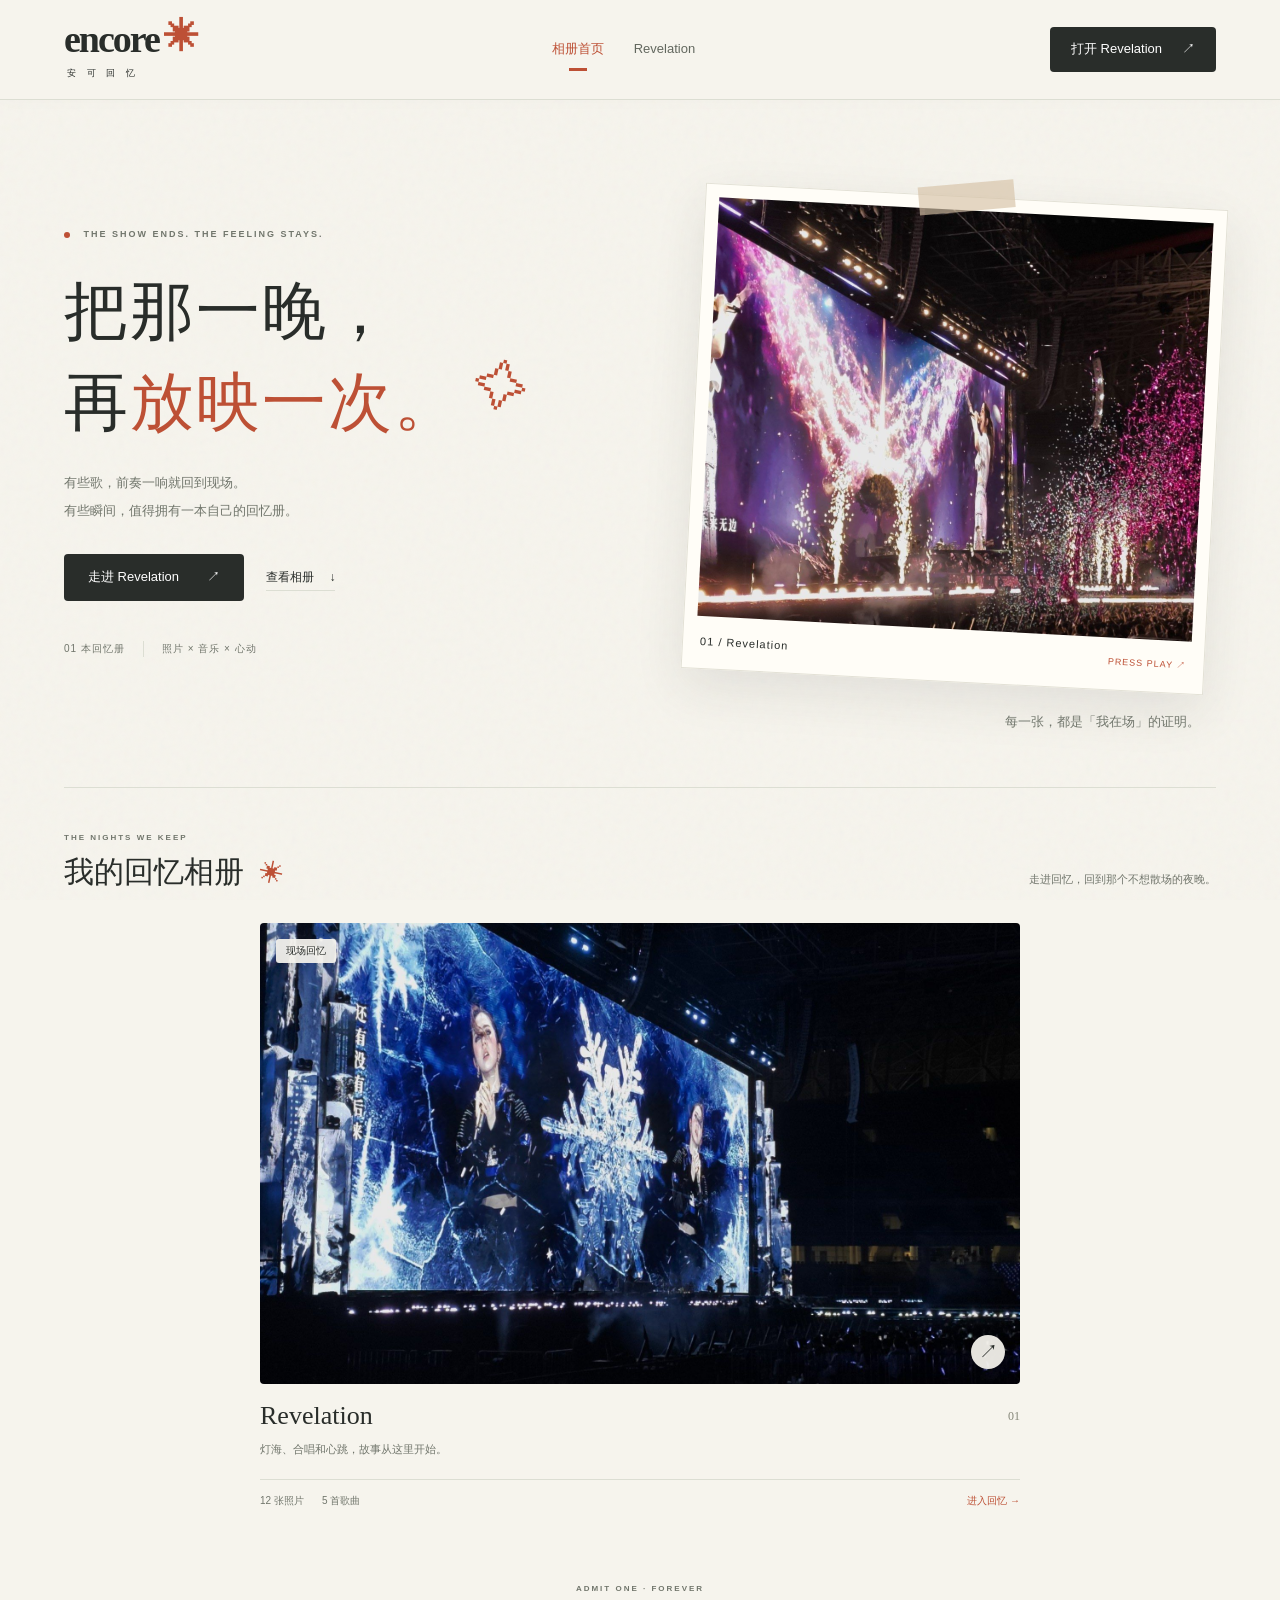
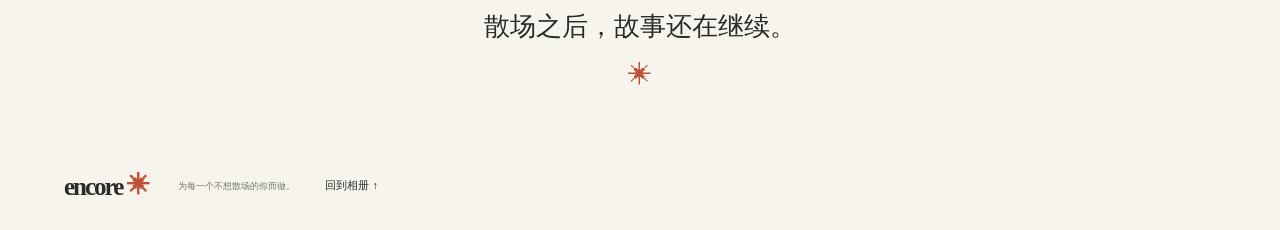
==== commit d29a29ac: "Remove memory album 1 and rename original album Revelation" ====
--- a/index.html
+++ b/index.html
@@ -13,8 +13,8 @@
   <a class="skip-link" href="#albums">跳到回忆相册</a>
   <header class="header site-header">
     <a href="./" class="brand" aria-label="Encore 相册首页">encore<span class="brand-star">✳</span><small>安 可 回 忆</small></a>
-    <nav aria-label="主导航"><a href="./" aria-current="page">相册首页</a><a href="1/">回忆 1</a><a href="example/">示例相册</a></nav>
-    <a class="button dark header-action" href="1/">打开回忆 1 <span aria-hidden="true">↗</span></a>
+    <nav aria-label="主导航"><a href="./" aria-current="page">相册首页</a><a href="example/">Revelation</a></nav>
+    <a class="button dark header-action" href="example/">打开 Revelation <span aria-hidden="true">↗</span></a>
   </header>
   <main class="home-main">
     <section class="home-hero" aria-labelledby="homeTitle">
@@ -22,31 +22,27 @@
         <span class="eyebrow"><span class="live-dot"></span> THE SHOW ENDS. THE FEELING STAYS.</span>
         <h1 id="homeTitle">把那一晚，<br>再<span class="home-accent">放映一次。</span><span class="home-spark" aria-hidden="true">✧</span></h1>
         <p>有些歌，前奏一响就回到现场。<br>有些瞬间，值得拥有一本自己的回忆册。</p>
-        <a class="button dark" href="1/">走进回忆 1 <span aria-hidden="true">↗</span></a><a class="home-secondary" href="#albums">浏览全部相册 <span aria-hidden="true">↓</span></a>
-        <div class="home-meta"><span>02 本回忆册</span><span>照片 × 音乐 × 心动</span></div>
+        <a class="button dark" href="example/">走进 Revelation <span aria-hidden="true">↗</span></a><a class="home-secondary" href="#albums">查看相册 <span aria-hidden="true">↓</span></a>
+        <div class="home-meta"><span>01 本回忆册</span><span>照片 × 音乐 × 心动</span></div>
       </div>
-      <a class="featured-memory" href="1/" aria-label="打开回忆 1，3 张照片与 2 首歌曲">
+      <a class="featured-memory" href="example/" aria-label="打开 Revelation，12 张照片与 5 首歌曲">
         <div class="memory-tape" aria-hidden="true"></div>
-        <img src="1/media/photos/P1230098.jpg" width="1920" height="1442" alt="聚光灯下，歌手手持麦克风演唱的现场瞬间" fetchpriority="high">
-        <div class="featured-caption"><span>01 / 回忆 1</span><span>PRESS PLAY <span aria-hidden="true">↗</span></span></div>
+        <img src="example/media/photos/photo-11.jpg" width="1920" height="1080" alt="Revelation 相册中灯海与歌声交织的演唱会现场" fetchpriority="high">
+        <div class="featured-caption"><span>01 / Revelation</span><span>PRESS PLAY <span aria-hidden="true">↗</span></span></div>
         <span class="memory-note">每一张，都是「我在场」的证明。</span>
       </a>
     </section>
     <section class="album-section" id="albums" aria-labelledby="albumsTitle">
-      <div class="album-heading"><div><span class="eyebrow">THE NIGHTS WE KEEP</span><h2 id="albumsTitle">我的回忆相册<span class="small-star" aria-hidden="true">✳</span></h2></div><p>选一本，回到那个不想散场的夜晚。</p></div>
+      <div class="album-heading"><div><span class="eyebrow">THE NIGHTS WE KEEP</span><h2 id="albumsTitle">我的回忆相册<span class="small-star" aria-hidden="true">✳</span></h2></div><p>走进回忆，回到那个不想散场的夜晚。</p></div>
       <div class="album-grid">
-        <a class="album-card" href="1/">
-          <div class="album-cover"><img src="1/media/photos/P1230107.jpg" width="1920" height="1442" alt="蓝绿色舞台背景前的演唱瞬间" loading="lazy"><span class="album-badge">精选回忆</span><span class="album-open" aria-hidden="true">↗</span></div>
-          <div class="album-title"><h3>回忆 1</h3><span>01</span></div><p>聚光、歌声，以及舍不得结束的那一刻。</p><div class="album-details"><span>3 张照片</span><span>2 首歌曲</span><span>进入回忆 →</span></div>
-        </a>
         <a class="album-card" href="example/">
-          <div class="album-cover"><img src="example/media/photos/photo-11.jpg" width="1920" height="1440" alt="示例相册中留存的演唱会现场照片" loading="lazy"><span class="album-badge">原版相册</span><span class="album-open" aria-hidden="true">↗</span></div>
-          <div class="album-title"><h3>示例相册</h3><span>02</span></div><p>灯海、合唱和心跳，故事从这里开始。</p><div class="album-details"><span>12 张照片</span><span>5 首歌曲</span><span>进入回忆 →</span></div>
+          <div class="album-cover"><img src="example/media/photos/photo-12.jpg" width="1920" height="1080" alt="Revelation 相册中留存的演唱会现场照片" loading="lazy"><span class="album-badge">现场回忆</span><span class="album-open" aria-hidden="true">↗</span></div>
+          <div class="album-title"><h3>Revelation</h3><span>01</span></div><p>灯海、合唱和心跳，故事从这里开始。</p><div class="album-details"><span>12 张照片</span><span>5 首歌曲</span><span>进入回忆 →</span></div>
         </a>
       </div>
     </section>
     <div class="home-outro"><span class="eyebrow">ADMIT ONE · FOREVER</span><p>散场之后，故事还在继续。</p><span aria-hidden="true">✳</span></div>
   </main>
-  <footer class="footer"><a class="brand" href="./">encore<span class="brand-star" aria-hidden="true">✳</span></a><span>为每一个不想散场的你而做。</span><a class="text-button" href="#albums">选择回忆相册 ↑</a></footer>
+  <footer class="footer"><a class="brand" href="./">encore<span class="brand-star" aria-hidden="true">✳</span></a><span>为每一个不想散场的你而做。</span><a class="text-button" href="#albums">回到相册 ↑</a></footer>
 </body>
 </html>
--- a/home.css
+++ b/home.css
@@ -22,7 +22,7 @@
 .album-heading{display:flex;align-items:end;justify-content:space-between;margin-bottom:26px;gap:20px}
 .album-heading .eyebrow{font-size:8px;color:#71766c}
 .album-heading p{font-size:11px;color:#71766c;margin-bottom:9px}
-.album-grid{display:grid;grid-template-columns:1fr 1fr;gap:36px}
+.album-grid{display:grid;grid-template-columns:minmax(0,760px);justify-content:center;gap:36px}
 .album-card{display:block;min-width:0}
 .album-cover{position:relative;overflow:hidden;border-radius:4px;background:#deded3}
 .album-cover img{display:block;width:100%;height:auto;aspect-ratio:1.65;object-fit:cover;transition:transform .4s}
